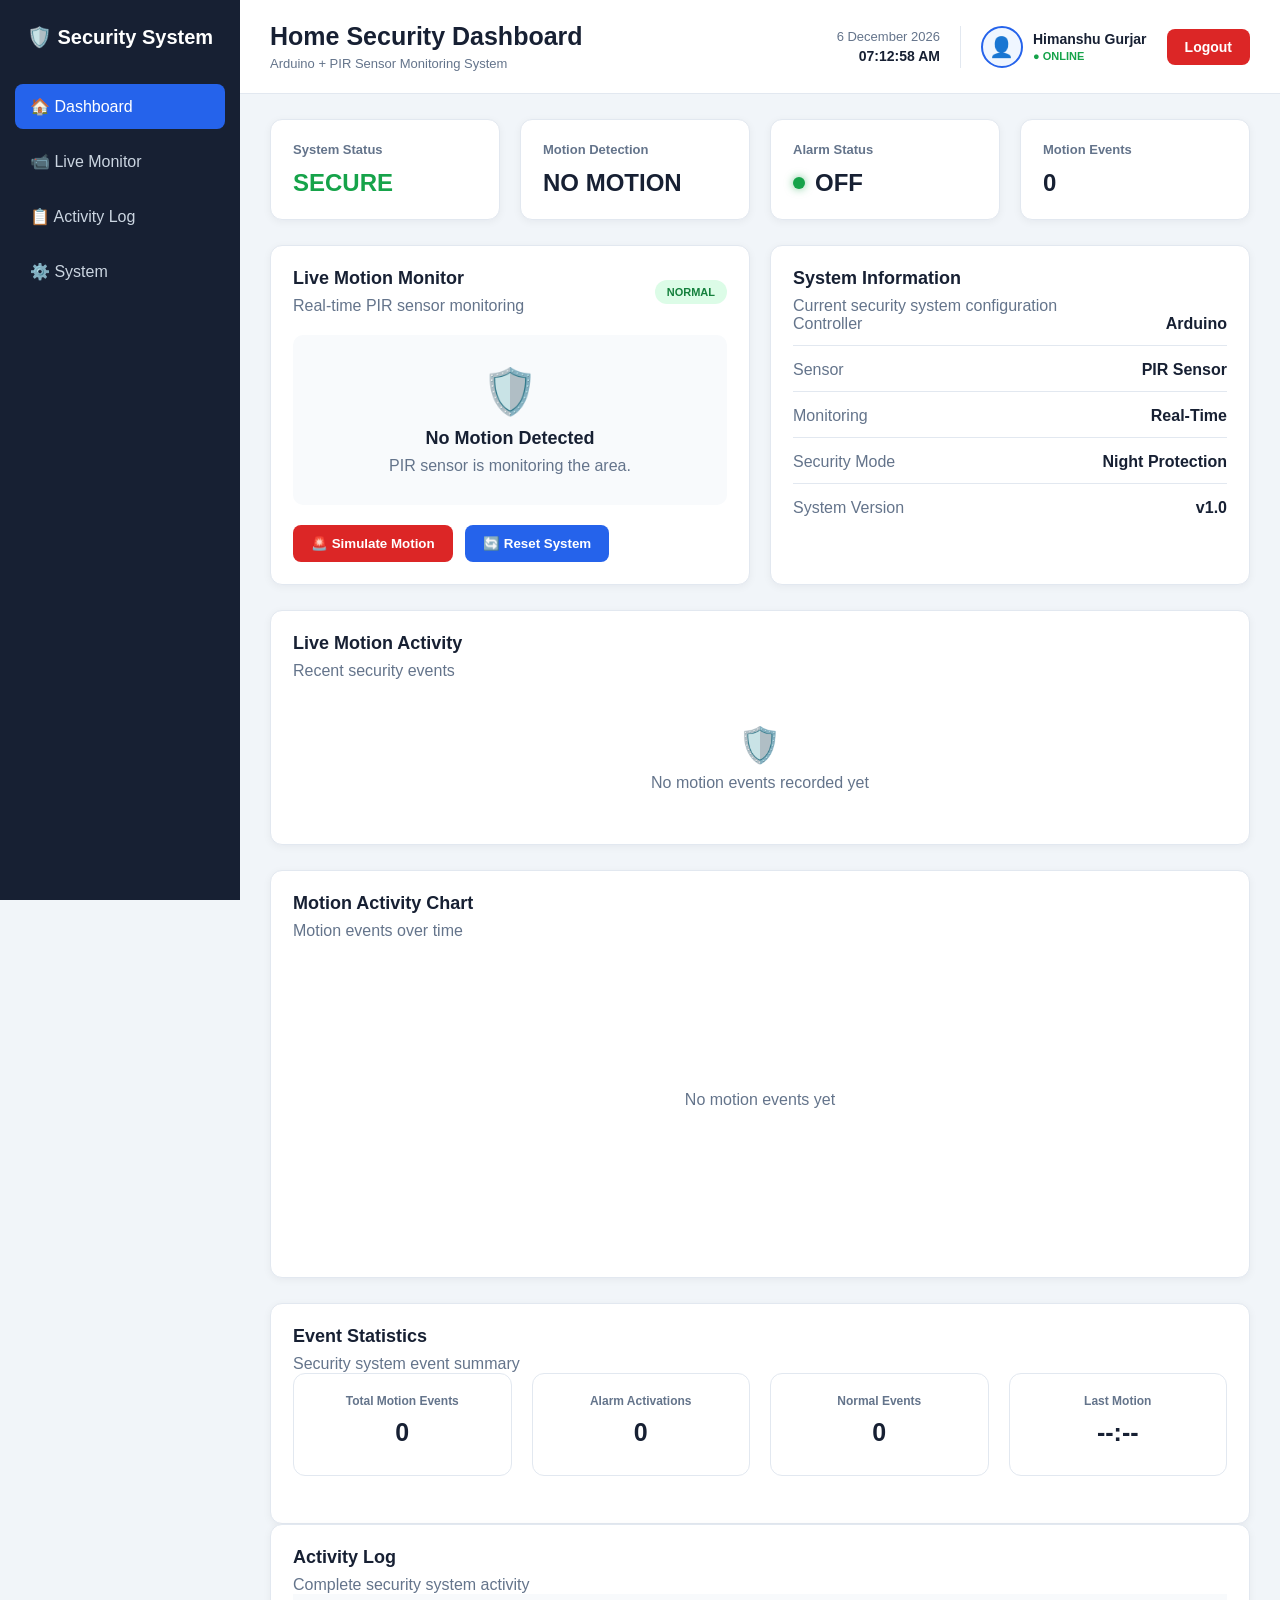
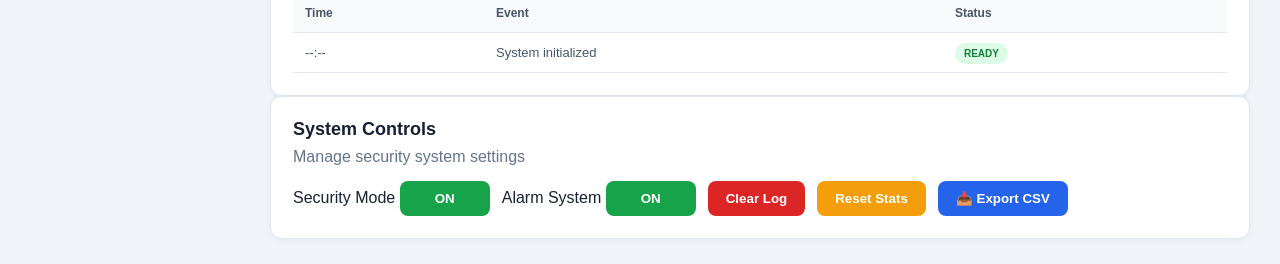
==== index.html @ eb51ae73 "upload Home Security Dashboard" ====
<!DOCTYPE html>
<html lang="en">

<head>
    <meta charset="UTF-8">
    <meta name="viewport" content="width=device-width, initial-scale=1.0">

    <title>Home Security Dashboard</title>

    <link rel="stylesheet" href="style.css">
</head>

<body>

    <!-- ================= SIDEBAR ================= -->

    <aside class="sidebar">

        <h2>🛡️ Security System</h2>

        <ul class="sidebar-menu">

            <li>
                <a href="#" class="active">🏠 Dashboard</a>
            </li>

            <li>
                <a href="#monitor">📹 Live Monitor</a>
            </li>

            <li>
                <a href="#activity">📋 Activity Log</a>
            </li>

            <li>
                <a href="#system">⚙️ System</a>
            </li>

        </ul>

    </aside>


    <!-- ================= MAIN ================= -->

    <main class="main">


        <!-- ================= HEADER ================= -->

        <header class="header">

            <div class="header-title">

                <h1>Home Security Dashboard</h1>

                <p>
                    Arduino + PIR Sensor Monitoring System
                </p>

            </div>


            <div class="header-actions">

                <!-- Date & Time -->

                <div class="header-time">

                    <span id="date">
                        Loading...
                    </span>

                    <span id="time">
                        Loading...
                    </span>

                </div>


                <!-- Admin -->

                <div class="admin-profile">

                    <div class="admin-avatar">
                        👤
                    </div>

                    <div class="admin-details">

                        <strong>Himanshu Gurjar</strong>

                        <span>● ONLINE</span>

                    </div>

                </div>


                <!-- Logout -->

                <button
                    id="logoutButton"
                    class="logout-button"
                >
                    Logout
                </button>

            </div>

        </header>


        <!-- ================= CONTENT ================= -->

        <div class="dashboard-content">


            <!-- ================= STATUS CARDS ================= -->

            <section class="dashboard">


                <!-- System Status -->

                <div class="status-card">

                    <h3>System Status</h3>

                    <h2
                        id="systemStatus"
                        class="green-text"
                    >
                        SECURE
                    </h2>

                </div>


                <!-- Motion Detection -->

                <div class="status-card">

                    <h3>Motion Detection</h3>

                    <h2 id="motionStatus">
                        NO MOTION
                    </h2>

                </div>


                <!-- Alarm Status -->

                <div class="status-card">

                    <h3>Alarm Status</h3>

                    <div class="alarm-indicator">

                        <span
                            id="alarmLight"
                            class="alarm-light"
                        ></span>

                        <h2 id="alarmStatus">
                            OFF
                        </h2>

                    </div>

                </div>


                <!-- Motion Events -->

                <div class="status-card">

                    <h3>Motion Events</h3>

                    <h2 id="motionEvents">
                        0
                    </h2>

                </div>

            </section>



            <!-- ================= MONITOR + SYSTEM ================= -->

            <section class="content-grid">


                <!-- LIVE MOTION MONITOR -->

                <div
                    class="panel"
                    id="monitor"
                >

                    <div class="monitor-header">

                        <div>

                            <h2>
                                Live Motion Monitor
                            </h2>

                            <p>
                                Real-time PIR sensor monitoring
                            </p>

                        </div>

                        <span
                            id="monitorStatus"
                            class="monitor-status"
                        >
                            NORMAL
                        </span>

                    </div>


                    <div class="monitor-box">

                        <div class="monitor-icon">
                            🛡️
                        </div>

                        <h2 id="motionTitle">
                            No Motion Detected
                        </h2>

                        <p id="motionMessage">
                            PIR sensor is monitoring the area.
                        </p>

                    </div>


                    <button
                        class="simulate-button"
                        onclick="simulateMotion()"
                    >
                        🚨 Simulate Motion
                    </button>


                    <button
                        class="reset-button"
                        onclick="resetSystem()"
                    >
                        🔄 Reset System
                    </button>

                </div>



                <!-- SYSTEM INFORMATION -->

                <div
                    class="panel"
                    id="system"
                >

                    <h2>
                        System Information
                    </h2>

                    <p>
                        Current security system configuration
                    </p>


                    <div class="system-info">


                        <div class="info-row">

                            <span class="info-label">
                                Controller
                            </span>

                            <span class="info-value">
                                Arduino
                            </span>

                        </div>


                        <div class="info-row">

                            <span class="info-label">
                                Sensor
                            </span>

                            <span class="info-value">
                                PIR Sensor
                            </span>

                        </div>


                        <div class="info-row">

                            <span class="info-label">
                                Monitoring
                            </span>

                            <span class="info-value">
                                Real-Time
                            </span>

                        </div>


                        <div class="info-row">

                            <span class="info-label">
                                Security Mode
                            </span>

                            <span class="info-value">
                                Night Protection
                            </span>

                        </div>


                        <div class="info-row">

                            <span class="info-label">
                                System Version
                            </span>

                            <span class="info-value">
                                v1.0
                            </span>

                        </div>

                    </div>

                </div>

            </section>



            <!-- ================= LIVE ACTIVITY ================= -->

            <section class="panel live-activity-panel">

                <h2>
                    Live Motion Activity
                </h2>

                <p>
                    Recent security events
                </p>


                <div
                    id="liveActivityList"
                    class="live-activity-list"
                >

                    <div class="empty-activity">

                        <div class="empty-icon">
                            🛡️
                        </div>

                        <p>
                            No motion events recorded yet
                        </p>

                    </div>

                </div>

            </section>



            <!-- ================= CHART ================= -->

            <section class="panel chart-panel">

                <h2>
                    Motion Activity Chart
                </h2>

                <p>
                    Motion events over time
                </p>


                <div class="chart-container">

                    <canvas id="motionChart"></canvas>

                </div>

            </section>



            <!-- ================= STATISTICS ================= -->

            <section class="panel">

                <h2>
                    Event Statistics
                </h2>

                <p>
                    Security system event summary
                </p>


                <div class="stats-grid">


                    <div class="stat-card">

                        <h3>
                            Total Motion Events
                        </h3>

                        <h2 id="totalMotionEvents">
                            0
                        </h2>

                    </div>


                    <div class="stat-card">

                        <h3>
                            Alarm Activations
                        </h3>

                        <h2 id="alarmActivations">
                            0
                        </h2>

                    </div>


                    <div class="stat-card">

                        <h3>
                            Normal Events
                        </h3>

                        <h2 id="normalEvents">
                            0
                        </h2>

                    </div>


                    <div class="stat-card">

                        <h3>
                            Last Motion
                        </h3>

                        <h2 id="lastMotionTime">
                            --:--
                        </h2>

                    </div>


                </div>

            </section>



            <!-- ================= ACTIVITY LOG ================= -->

            <section
                class="panel"
                id="activity"
            >

                <h2>
                    Activity Log
                </h2>

                <p>
                    Complete security system activity
                </p>


                <div class="activity-table-container">

                    <table class="activity-table">

                        <thead>

                            <tr>

                                <th>
                                    Time
                                </th>

                                <th>
                                    Event
                                </th>

                                <th>
                                    Status
                                </th>

                            </tr>

                        </thead>


                        <tbody id="activityTable">

                            <tr>

                                <td>
                                    --:--
                                </td>

                                <td>
                                    System initialized
                                </td>

                                <td>

                                    <span class="success-badge">
                                        READY
                                    </span>

                                </td>

                            </tr>

                        </tbody>

                    </table>

                </div>

            </section>



            <!-- ================= SYSTEM CONTROLS ================= -->

            <section class="panel">

                <h2>
                    System Controls
                </h2>

                <p>
                    Manage security system settings
                </p>


                <div class="system-controls">


                    <!-- Security -->

                    <div class="control-group">

                        <span>
                            Security Mode
                        </span>

                        <button
                            id="securityToggle"
                            class="control-button active"
                        >
                            ON
                        </button>

                    </div>


                    <!-- Alarm -->

                    <div class="control-group">

                        <span>
                            Alarm System
                        </span>

                        <button
                            id="alarmToggle"
                            class="control-button active"
                        >
                            ON
                        </button>

                    </div>


                    <!-- Clear Log -->

                    <button
                        id="clearLogButton"
                        class="control-button danger"
                    >
                        Clear Log
                    </button>


                    <!-- Reset Statistics -->

                    <button
                        id="resetStatsButton"
                        class="control-button warning"
                    >
                        Reset Stats
                    </button>


                    <!-- Export -->

                    <button
                        class="export-button"
                        onclick="exportActivityLog()"
                    >
                        📥 Export CSV
                    </button>


                </div>

            </section>


        </div>

    </main>


    <!-- ================= JAVASCRIPT ================= -->

    <script src="script.js"></script>

</body>

</html>
---- style.css ----
/* ========================================
   HOME SECURITY DASHBOARD
   ORIGINAL DASHBOARD STYLE
======================================== */

* {
    margin: 0;
    padding: 0;
    box-sizing: border-box;
}

body {
    font-family: Arial, Helvetica, sans-serif;
    background: #f1f5f9;
    color: #172033;
    min-height: 100vh;
}

/* ========================================
   SIDEBAR
======================================== */

.sidebar {
    position: fixed;
    left: 0;
    top: 0;
    width: 240px;
    height: 100vh;
    background: #172033;
    color: white;
    padding: 25px 15px;
    z-index: 100;
}

.sidebar h2 {
    text-align: center;
    margin-bottom: 35px;
    font-size: 20px;
}

.sidebar-menu {
    list-style: none;
}

.sidebar-menu li {
    margin-bottom: 10px;
}

.sidebar-menu a {
    display: block;
    padding: 13px 15px;
    color: #cbd5e1;
    text-decoration: none;
    border-radius: 8px;
    transition: 0.2s;
}

.sidebar-menu a:hover,
.sidebar-menu a.active {
    background: #2563eb;
    color: white;
}

/* ========================================
   MAIN AREA
======================================== */

.main {
    margin-left: 240px;
    min-height: 100vh;
}

/* ========================================
   HEADER
======================================== */

.header {
    background: white;
    padding: 22px 30px;
    border-bottom: 1px solid #e2e8f0;

    display: flex;
    align-items: center;
    justify-content: space-between;

    gap: 20px;
}

.header-title {
    flex: 1;
}

.header h1 {
    font-size: 25px;
    margin-bottom: 5px;
    color: #172033;
}

.header p {
    color: #64748b;
    font-size: 13px;
}

.header-actions {
    display: flex;
    align-items: center;
    gap: 20px;
}

.header-time {
    display: flex;
    flex-direction: column;
    align-items: flex-end;
    gap: 4px;
}

#date {
    color: #64748b;
    font-size: 13px;
}

#time {
    color: #172033;
    font-weight: bold;
    font-size: 14px;
}

/* ========================================
   ADMIN PROFILE
======================================== */

.admin-profile {
    display: flex;
    align-items: center;
    gap: 10px;

    padding-left: 20px;
    border-left: 1px solid #e2e8f0;
}

.admin-avatar {
    width: 42px;
    height: 42px;

    border-radius: 50%;

    display: flex;
    align-items: center;
    justify-content: center;

    background: #eff6ff;
    border: 2px solid #2563eb;

    font-size: 20px;
}

.admin-details {
    display: flex;
    flex-direction: column;
    gap: 3px;
}

.admin-details strong {
    color: #172033;
    font-size: 14px;
}

.admin-details span {
    color: #16a34a;
    font-size: 11px;
    font-weight: 700;
}

/* ========================================
   LOGOUT
======================================== */

.logout-button {
    padding: 10px 18px;

    border: none;
    border-radius: 8px;

    background: #dc2626;
    color: white;

    font-size: 14px;
    font-weight: 700;

    cursor: pointer;

    transition: 0.2s ease;
}

.logout-button:hover {
    background: #b91c1c;
    transform: translateY(-2px);
}

.logout-button:active {
    transform: translateY(0);
}

/* ========================================
   DASHBOARD CONTENT
======================================== */

.dashboard-content {
    padding: 25px 30px;
}

/* ========================================
   STATUS CARDS
======================================== */

.dashboard {
    display: grid;
    grid-template-columns: repeat(4, 1fr);
    gap: 20px;
    margin-bottom: 25px;
}

.status-card {
    background: white;
    border-radius: 12px;
    padding: 22px;

    border: 1px solid #e2e8f0;

    box-shadow: 0 2px 8px rgba(15, 23, 42, 0.05);
}

.status-card h3 {
    color: #64748b;
    font-size: 13px;
    margin-bottom: 12px;
}

.status-card h2 {
    font-size: 24px;
    color: #172033;
}

.green-text {
    color: #16a34a !important;
}

/* ========================================
   ALARM INDICATOR
======================================== */

.alarm-indicator {
    display: flex;
    align-items: center;
    gap: 10px;
}

.alarm-light {
    width: 12px;
    height: 12px;

    border-radius: 50%;
    display: inline-block;

    background: #16a34a;

    box-shadow:
        0 0 8px rgba(22, 163, 74, 0.6);
}

.alarm-active {
    background: #dc2626;

    box-shadow:
        0 0 8px rgba(220, 38, 38, 0.8),
        0 0 18px rgba(220, 38, 38, 0.6);

    animation: alarmPulse 0.8s infinite;
}

@keyframes alarmPulse {

    0% {
        transform: scale(1);
        opacity: 1;
    }

    50% {
        transform: scale(1.4);
        opacity: 0.5;
    }

    100% {
        transform: scale(1);
        opacity: 1;
    }
}

/* ========================================
   ALERT MODE
======================================== */

body.alert-mode {
    animation: screenAlert 1s infinite;
}

@keyframes screenAlert {

    0% {
        box-shadow:
            inset 0 0 0 rgba(220, 38, 38, 0);
    }

    50% {
        box-shadow:
            inset 0 0 25px rgba(220, 38, 38, 0.35);
    }

    100% {
        box-shadow:
            inset 0 0 0 rgba(220, 38, 38, 0);
    }
}

/* ========================================
   CONTENT GRID
======================================== */

.content-grid {
    display: grid;
    grid-template-columns: 1fr 1fr;
    gap: 20px;
    margin-bottom: 25px;
}

/* ========================================
   PANELS
======================================== */

.panel {
    background: white;

    border: 1px solid #e2e8f0;
    border-radius: 12px;

    padding: 22px;

    box-shadow:
        0 2px 8px rgba(15, 23, 42, 0.05);
}

.panel h2 {
    color: #172033;
    font-size: 18px;
    margin-bottom: 8px;
}

.panel p {
    color: #64748b;
}

/* ========================================
   LIVE MOTION MONITOR
======================================== */

.monitor-header {
    display: flex;
    align-items: center;
    justify-content: space-between;

    margin-bottom: 20px;
}

.monitor-status {
    padding: 6px 12px;

    border-radius: 20px;

    background: #dcfce7;
    color: #15803d;

    font-size: 11px;
    font-weight: bold;
}

.monitor-box {
    text-align: center;
    padding: 30px 20px;

    background: #f8fafc;
    border-radius: 10px;

    margin-bottom: 20px;
}

.monitor-icon {
    font-size: 45px;
    margin-bottom: 10px;
}

.monitor-box h2 {
    margin-bottom: 8px;
}

/* ========================================
   BUTTONS
======================================== */

.simulate-button,
.reset-button {
    padding: 11px 18px;

    border: none;
    border-radius: 8px;

    font-weight: 700;

    cursor: pointer;

    transition: 0.2s;
}

.simulate-button {
    background: #dc2626;
    color: white;
}

.simulate-button:hover {
    background: #b91c1c;
    transform: translateY(-2px);
}

.reset-button {
    background: #2563eb;
    color: white;
    margin-left: 8px;
}

.reset-button:hover {
    background: #1d4ed8;
    transform: translateY(-2px);
}

/* ========================================
   SYSTEM INFORMATION
======================================== */

.system-info {
    display: grid;
    gap: 15px;
}

.info-row {
    display: flex;
    justify-content: space-between;

    padding-bottom: 12px;

    border-bottom: 1px solid #e2e8f0;
}

.info-row:last-child {
    border-bottom: none;
}

.info-label {
    color: #64748b;
}

.info-value {
    color: #172033;
    font-weight: 700;
}

/* ========================================
   LIVE ACTIVITY
======================================== */

.live-activity-panel {
    margin-bottom: 25px;
}

.live-activity-list {
    display: flex;
    flex-direction: column;
    gap: 10px;

    margin-top: 15px;
}

.empty-activity {
    text-align: center;
    padding: 30px;

    color: #64748b;
}

.empty-icon {
    font-size: 35px;
    margin-bottom: 8px;
}

.live-activity-item {
    display: flex;
    align-items: center;

    gap: 12px;

    padding: 12px;

    background: #f8fafc;

    border-radius: 8px;

    border: 1px solid #e2e8f0;
}

.activity-icon {
    font-size: 22px;
}

.activity-content {
    flex: 1;
}

.activity-content h3 {
    font-size: 14px;
    color: #172033;
}

.activity-content p {
    font-size: 11px;
    margin-top: 3px;
}

.live-alert-badge,
.live-ready-badge {
    padding: 5px 9px;
    border-radius: 15px;

    font-size: 10px;
    font-weight: 700;
}

.live-alert-badge {
    background: #fee2e2;
    color: #dc2626;
}

.live-ready-badge {
    background: #dcfce7;
    color: #15803d;
}

/* ========================================
   CHART
======================================== */

.chart-panel {
    margin-bottom: 25px;
}

.chart-container {
    width: 100%;
    height: 300px;
    margin-top: 15px;
}

#motionChart {
    width: 100%;
    height: 100%;
}

/* ========================================
   EVENT STATISTICS
======================================== */

.stats-grid {
    display: grid;
    grid-template-columns: repeat(4, 1fr);
    gap: 20px;

    margin-bottom: 25px;
}

.stat-card {
    background: white;

    padding: 20px;

    border-radius: 12px;

    border: 1px solid #e2e8f0;

    text-align: center;
}

.stat-card h3 {
    color: #64748b;
    font-size: 12px;
    margin-bottom: 10px;
}

.stat-card h2 {
    color: #172033;
    font-size: 25px;
}

/* ========================================
   ACTIVITY LOG
======================================== */

.activity-table-container {
    overflow-x: auto;
}

.activity-table {
    width: 100%;
    border-collapse: collapse;
}

.activity-table th,
.activity-table td {
    padding: 12px;

    text-align: left;

    border-bottom: 1px solid #e2e8f0;
}

.activity-table th {
    color: #475569;
    font-size: 12px;
    background: #f8fafc;
}

.activity-table td {
    font-size: 13px;
    color: #475569;
}

.success-badge,
.danger-badge {
    padding: 5px 9px;

    border-radius: 15px;

    font-size: 10px;
    font-weight: 700;
}

.success-badge {
    background: #dcfce7;
    color: #15803d;
}

.danger-badge {
    background: #fee2e2;
    color: #dc2626;
}

/* ========================================
   SYSTEM CONTROLS
======================================== */

.system-controls {
    display: flex;
    align-items: center;
    gap: 12px;

    flex-wrap: wrap;

    margin-top: 15px;
}

.control-button {
    min-width: 90px;

    padding: 10px 18px;

    border: none;
    border-radius: 8px;

    font-weight: 700;

    cursor: pointer;

    background: #16a34a;
    color: white;

    transition: all 0.2s ease;
}

.control-button:hover {
    transform: translateY(-2px);

    box-shadow:
        0 5px 12px rgba(0, 0, 0, 0.12);
}

.control-button:active {
    transform: translateY(0);
}

.control-button.active {
    background: #16a34a;
    color: white;
}

.control-button.control-off {
    background: #64748b;
    color: white;
}

.control-button.danger {
    background: #dc2626;
    color: white;
}

.control-button.danger:hover {
    background: #b91c1c;
}

.control-button.warning {
    background: #f59e0b;
    color: white;
}

.control-button.warning:hover {
    background: #d97706;
}

/* ========================================
   EXPORT BUTTON
======================================== */

.export-button {
    padding: 10px 18px;

    border: none;
    border-radius: 8px;

    background: #2563eb;
    color: white;

    font-weight: 700;

    cursor: pointer;

    transition: 0.2s;
}

.export-button:hover {
    background: #1d4ed8;
    transform: translateY(-2px);
}

/* ========================================
   FOOTER
======================================== */

.footer {
    text-align: center;

    padding: 20px;

    color: #64748b;

    font-size: 12px;
}

/* ========================================
   RESPONSIVE DESIGN
======================================== */

@media (max-width: 1100px) {

    .dashboard {
        grid-template-columns: repeat(2, 1fr);
    }

    .stats-grid {
        grid-template-columns: repeat(2, 1fr);
    }

    .header-actions {
        gap: 12px;
    }
}

@media (max-width: 800px) {

    .sidebar {
        position: relative;

        width: 100%;
        height: auto;
    }

    .main {
        margin-left: 0;
    }

    .content-grid {
        grid-template-columns: 1fr;
    }

    .header {
        flex-direction: column;
        align-items: flex-start;
    }

    .header-actions {
        width: 100%;
        justify-content: space-between;
        flex-wrap: wrap;
    }

    .header-time {
        align-items: flex-start;
    }
}

@media (max-width: 600px) {

    .dashboard,
    .stats-grid {
        grid-template-columns: 1fr;
    }

    .dashboard-content {
        padding: 15px;
    }

    .header {
        padding: 18px;
    }

    .admin-profile {
        padding-left: 10px;
    }

    .simulate-button,
    .reset-button {
        width: 100%;
        margin: 5px 0;
    }

    .system-controls {
        flex-direction: column;
        align-items: stretch;
    }

    .control-button,
    .export-button {
        width: 100%;
    }
}
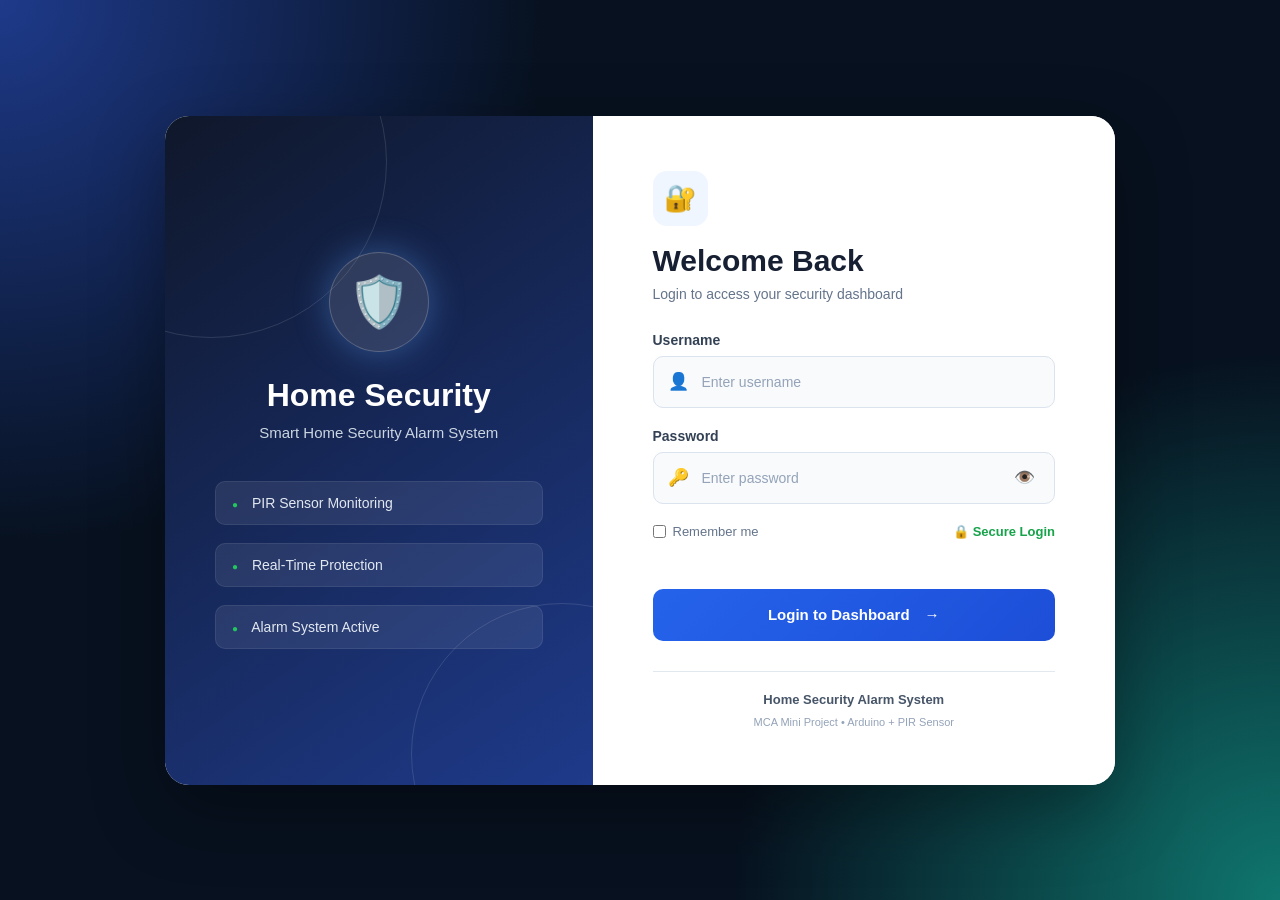
==== commit 77705e7b: "Add index.html for redirecting to login page" ====
--- a/index.html
+++ b/index.html
@@ -1,658 +1,13 @@
-<!DOCTYPE html>
-<html lang="en">
-
-<head>
-    <meta charset="UTF-8">
-    <meta name="viewport" content="width=device-width, initial-scale=1.0">
-
-    <title>Home Security Dashboard</title>
-
-    <link rel="stylesheet" href="style.css">
-</head>
-
-<body>
-
-    <!-- ================= SIDEBAR ================= -->
-
-    <aside class="sidebar">
-
-        <h2>🛡️ Security System</h2>
-
-        <ul class="sidebar-menu">
-
-            <li>
-                <a href="#" class="active">🏠 Dashboard</a>
-            </li>
-
-            <li>
-                <a href="#monitor">📹 Live Monitor</a>
-            </li>
-
-            <li>
-                <a href="#activity">📋 Activity Log</a>
-            </li>
-
-            <li>
-                <a href="#system">⚙️ System</a>
-            </li>
-
-        </ul>
-
-    </aside>
-
-
-    <!-- ================= MAIN ================= -->
-
-    <main class="main">
-
-
-        <!-- ================= HEADER ================= -->
-
-        <header class="header">
-
-            <div class="header-title">
-
-                <h1>Home Security Dashboard</h1>
-
-                <p>
-                    Arduino + PIR Sensor Monitoring System
-                </p>
-
-            </div>
-
-
-            <div class="header-actions">
-
-                <!-- Date & Time -->
-
-                <div class="header-time">
-
-                    <span id="date">
-                        Loading...
-                    </span>
-
-                    <span id="time">
-                        Loading...
-                    </span>
-
-                </div>
-
-
-                <!-- Admin -->
-
-                <div class="admin-profile">
-
-                    <div class="admin-avatar">
-                        👤
-                    </div>
-
-                    <div class="admin-details">
-
-                        <strong>Himanshu Gurjar</strong>
-
-                        <span>● ONLINE</span>
-
-                    </div>
-
-                </div>
-
-
-                <!-- Logout -->
-
-                <button
-                    id="logoutButton"
-                    class="logout-button"
-                >
-                    Logout
-                </button>
-
-            </div>
-
-        </header>
-
-
-        <!-- ================= CONTENT ================= -->
-
-        <div class="dashboard-content">
-
-
-            <!-- ================= STATUS CARDS ================= -->
-
-            <section class="dashboard">
-
-
-                <!-- System Status -->
-
-                <div class="status-card">
-
-                    <h3>System Status</h3>
-
-                    <h2
-                        id="systemStatus"
-                        class="green-text"
-                    >
-                        SECURE
-                    </h2>
-
-                </div>
-
-
-                <!-- Motion Detection -->
-
-                <div class="status-card">
-
-                    <h3>Motion Detection</h3>
-
-                    <h2 id="motionStatus">
-                        NO MOTION
-                    </h2>
-
-                </div>
-
-
-                <!-- Alarm Status -->
-
-                <div class="status-card">
-
-                    <h3>Alarm Status</h3>
-
-                    <div class="alarm-indicator">
-
-                        <span
-                            id="alarmLight"
-                            class="alarm-light"
-                        ></span>
-
-                        <h2 id="alarmStatus">
-                            OFF
-                        </h2>
-
-                    </div>
-
-                </div>
-
-
-                <!-- Motion Events -->
-
-                <div class="status-card">
-
-                    <h3>Motion Events</h3>
-
-                    <h2 id="motionEvents">
-                        0
-                    </h2>
-
-                </div>
-
-            </section>
-
-
-
-            <!-- ================= MONITOR + SYSTEM ================= -->
-
-            <section class="content-grid">
-
-
-                <!-- LIVE MOTION MONITOR -->
-
-                <div
-                    class="panel"
-                    id="monitor"
-                >
-
-                    <div class="monitor-header">
-
-                        <div>
-
-                            <h2>
-                                Live Motion Monitor
-                            </h2>
-
-                            <p>
-                                Real-time PIR sensor monitoring
-                            </p>
-
-                        </div>
-
-                        <span
-                            id="monitorStatus"
-                            class="monitor-status"
-                        >
-                            NORMAL
-                        </span>
-
-                    </div>
-
-
-                    <div class="monitor-box">
-
-                        <div class="monitor-icon">
-                            🛡️
-                        </div>
-
-                        <h2 id="motionTitle">
-                            No Motion Detected
-                        </h2>
-
-                        <p id="motionMessage">
-                            PIR sensor is monitoring the area.
-                        </p>
-
-                    </div>
-
-
-                    <button
-                        class="simulate-button"
-                        onclick="simulateMotion()"
-                    >
-                        🚨 Simulate Motion
-                    </button>
-
-
-                    <button
-                        class="reset-button"
-                        onclick="resetSystem()"
-                    >
-                        🔄 Reset System
-                    </button>
-
-                </div>
-
-
-
-                <!-- SYSTEM INFORMATION -->
-
-                <div
-                    class="panel"
-                    id="system"
-                >
-
-                    <h2>
-                        System Information
-                    </h2>
-
-                    <p>
-                        Current security system configuration
-                    </p>
-
-
-                    <div class="system-info">
-
-
-                        <div class="info-row">
-
-                            <span class="info-label">
-                                Controller
-                            </span>
-
-                            <span class="info-value">
-                                Arduino
-                            </span>
-
-                        </div>
-
-
-                        <div class="info-row">
-
-                            <span class="info-label">
-                                Sensor
-                            </span>
-
-                            <span class="info-value">
-                                PIR Sensor
-                            </span>
-
-                        </div>
-
-
-                        <div class="info-row">
-
-                            <span class="info-label">
-                                Monitoring
-                            </span>
-
-                            <span class="info-value">
-                                Real-Time
-                            </span>
-
-                        </div>
-
-
-                        <div class="info-row">
-
-                            <span class="info-label">
-                                Security Mode
-                            </span>
-
-                            <span class="info-value">
-                                Night Protection
-                            </span>
-
-                        </div>
-
-
-                        <div class="info-row">
-
-                            <span class="info-label">
-                                System Version
-                            </span>
-
-                            <span class="info-value">
-                                v1.0
-                            </span>
-
-                        </div>
-
-                    </div>
-
-                </div>
-
-            </section>
-
-
-
-            <!-- ================= LIVE ACTIVITY ================= -->
-
-            <section class="panel live-activity-panel">
-
-                <h2>
-                    Live Motion Activity
-                </h2>
-
-                <p>
-                    Recent security events
-                </p>
-
-
-                <div
-                    id="liveActivityList"
-                    class="live-activity-list"
-                >
-
-                    <div class="empty-activity">
-
-                        <div class="empty-icon">
-                            🛡️
-                        </div>
-
-                        <p>
-                            No motion events recorded yet
-                        </p>
-
-                    </div>
-
-                </div>
-
-            </section>
-
-
-
-            <!-- ================= CHART ================= -->
-
-            <section class="panel chart-panel">
-
-                <h2>
-                    Motion Activity Chart
-                </h2>
-
-                <p>
-                    Motion events over time
-                </p>
-
-
-                <div class="chart-container">
-
-                    <canvas id="motionChart"></canvas>
-
-                </div>
-
-            </section>
-
-
-
-            <!-- ================= STATISTICS ================= -->
-
-            <section class="panel">
-
-                <h2>
-                    Event Statistics
-                </h2>
-
-                <p>
-                    Security system event summary
-                </p>
-
-
-                <div class="stats-grid">
-
-
-                    <div class="stat-card">
-
-                        <h3>
-                            Total Motion Events
-                        </h3>
-
-                        <h2 id="totalMotionEvents">
-                            0
-                        </h2>
-
-                    </div>
-
-
-                    <div class="stat-card">
-
-                        <h3>
-                            Alarm Activations
-                        </h3>
-
-                        <h2 id="alarmActivations">
-                            0
-                        </h2>
-
-                    </div>
-
-
-                    <div class="stat-card">
-
-                        <h3>
-                            Normal Events
-                        </h3>
-
-                        <h2 id="normalEvents">
-                            0
-                        </h2>
-
-                    </div>
-
-
-                    <div class="stat-card">
-
-                        <h3>
-                            Last Motion
-                        </h3>
-
-                        <h2 id="lastMotionTime">
-                            --:--
-                        </h2>
-
-                    </div>
-
-
-                </div>
-
-            </section>
-
-
-
-            <!-- ================= ACTIVITY LOG ================= -->
-
-            <section
-                class="panel"
-                id="activity"
-            >
-
-                <h2>
-                    Activity Log
-                </h2>
-
-                <p>
-                    Complete security system activity
-                </p>
-
-
-                <div class="activity-table-container">
-
-                    <table class="activity-table">
-
-                        <thead>
-
-                            <tr>
-
-                                <th>
-                                    Time
-                                </th>
-
-                                <th>
-                                    Event
-                                </th>
-
-                                <th>
-                                    Status
-                                </th>
-
-                            </tr>
-
-                        </thead>
-
-
-                        <tbody id="activityTable">
-
-                            <tr>
-
-                                <td>
-                                    --:--
-                                </td>
-
-                                <td>
-                                    System initialized
-                                </td>
-
-                                <td>
-
-                                    <span class="success-badge">
-                                        READY
-                                    </span>
-
-                                </td>
-
-                            </tr>
-
-                        </tbody>
-
-                    </table>
-
-                </div>
-
-            </section>
-
-
-
-            <!-- ================= SYSTEM CONTROLS ================= -->
-
-            <section class="panel">
-
-                <h2>
-                    System Controls
-                </h2>
-
-                <p>
-                    Manage security system settings
-                </p>
-
-
-                <div class="system-controls">
-
-
-                    <!-- Security -->
-
-                    <div class="control-group">
-
-                        <span>
-                            Security Mode
-                        </span>
-
-                        <button
-                            id="securityToggle"
-                            class="control-button active"
-                        >
-                            ON
-                        </button>
-
-                    </div>
-
-
-                    <!-- Alarm -->
-
-                    <div class="control-group">
-
-                        <span>
-                            Alarm System
-                        </span>
-
-                        <button
-                            id="alarmToggle"
-                            class="control-button active"
-                        >
-                            ON
-                        </button>
-
-                    </div>
-
-
-                    <!-- Clear Log -->
-
-                    <button
-                        id="clearLogButton"
-                        class="control-button danger"
-                    >
-                        Clear Log
-                    </button>
-
-
-                    <!-- Reset Statistics -->
-
-                    <button
-                        id="resetStatsButton"
-                        class="control-button warning"
-                    >
-                        Reset Stats
-                    </button>
-
-
-                    <!-- Export -->
-
-                    <button
-                        class="export-button"
-                        onclick="exportActivityLog()"
-                    >
-                        📥 Export CSV
-                    </button>
-
-
-                </div>
-
-            </section>
-
-
-        </div>
-
-    </main>
-
-
-    <!-- ================= JAVASCRIPT ================= -->
-
-    <script src="script.js"></script>
-
-</body>
-
-</html>+<!DOCTYPE html>
+<html lang="en">
+<head>
+    <meta charset="UTF-8">
+    <meta name="viewport" content="width=device-width, initial-scale=1.0">
+    <title>Home Security Alarm System</title>
+
+    <meta http-equiv="refresh" content="0; url=login.html">
+</head>
+<body>
+    <p>Redirecting to login...</p>
+</body>
+</html>
